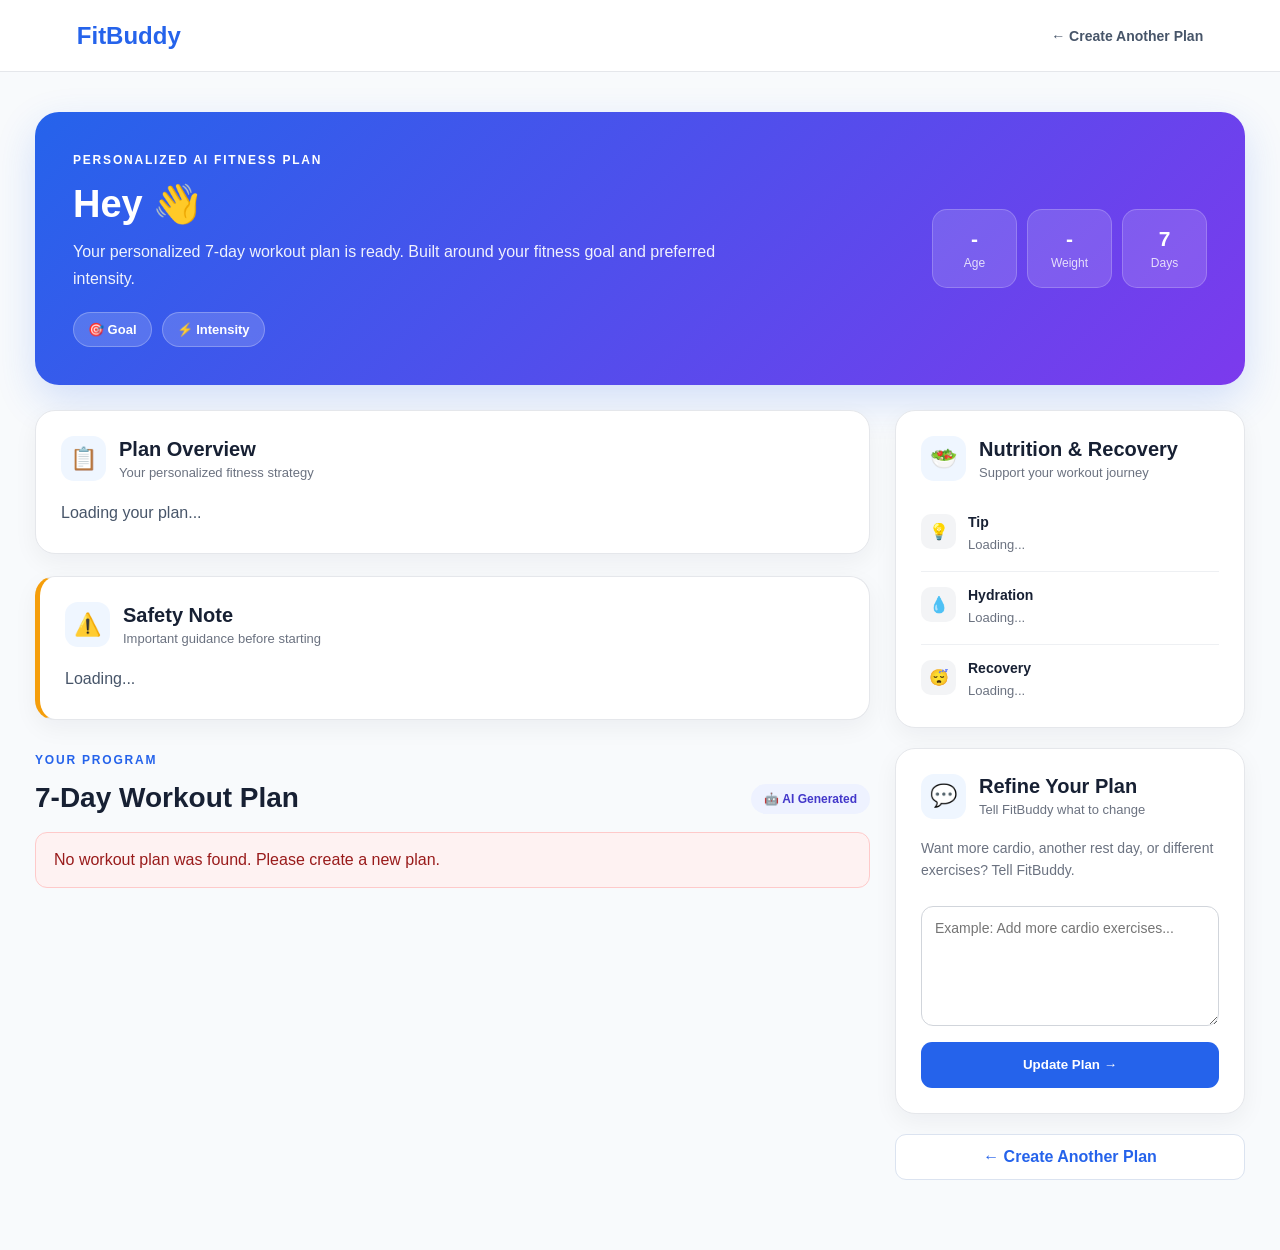
==== result.html @ 1f20d241 "Create result.html" ====
<!DOCTYPE html>
<html lang="en">

<head>

    <meta charset="UTF-8">

    <meta
        name="viewport"
        content="width=device-width, initial-scale=1.0"
    >

    <title>FitBuddy – Your 7-Day Plan</title>

    <link rel="stylesheet" href="style.css">

    <style>

        /* =========================================
           RESULT PAGE
           ========================================= */

        .result-page {
            max-width: 1250px;
            margin: auto;
            padding: 40px 20px 70px;
        }

        .result-hero {
            display: flex;
            justify-content: space-between;
            align-items: center;
            gap: 30px;

            padding: 38px;
            margin-bottom: 25px;

            border-radius: 24px;

            background:
                linear-gradient(
                    135deg,
                    #2563eb,
                    #7c3aed
                );

            color: white;

            box-shadow:
                0 15px 40px
                rgba(37, 99, 235, 0.18);
        }

        .result-hero-left {
            max-width: 700px;
        }

        .result-hero .eyebrow {
            color: white;
        }

        .result-hero h1 {
            margin: 0 0 12px;
            font-size: 38px;
        }

        .result-hero p {
            margin: 0;
            line-height: 1.7;
            opacity: 0.92;
        }

        .hero-tags {
            display: flex;
            flex-wrap: wrap;
            gap: 10px;
            margin-top: 20px;
        }

        .hero-tags span {
            padding: 9px 14px;
            border-radius: 999px;

            background: rgba(255,255,255,0.16);
            border: 1px solid rgba(255,255,255,0.25);

            font-size: 13px;
            font-weight: 700;
        }

        .hero-stats {
            display: flex;
            gap: 10px;
        }

        .hero-stat {
            min-width: 85px;
            padding: 17px 13px;

            text-align: center;

            border-radius: 15px;

            background: rgba(255,255,255,0.14);
            border: 1px solid rgba(255,255,255,0.2);
        }

        .hero-stat strong {
            display: block;
            font-size: 21px;
        }

        .hero-stat span {
            display: block;
            margin-top: 5px;
            font-size: 12px;
            opacity: 0.8;
        }


        /* =========================================
           LAYOUT
           ========================================= */

        .result-layout {
            display: grid;
            grid-template-columns: minmax(0, 1fr) 350px;
            gap: 25px;
            align-items: start;
        }

        .result-card {
            background: white;
            border: 1px solid #e5e7eb;
            border-radius: 20px;
            padding: 25px;
            margin-bottom: 22px;

            box-shadow:
                0 8px 25px
                rgba(15, 23, 42, 0.05);
        }

        .card-title {
            display: flex;
            align-items: center;
            gap: 13px;
            margin-bottom: 18px;
        }

        .title-icon {
            width: 45px;
            height: 45px;

            display: flex;
            align-items: center;
            justify-content: center;

            border-radius: 13px;
            background: #eff6ff;

            font-size: 22px;
        }

        .card-title h2 {
            margin: 0;
            font-size: 20px;
        }

        .card-title p {
            margin: 4px 0 0;
            color: #6b7280;
            font-size: 13px;
        }

        .overview-text,
        .safety-text {
            margin: 0;
            color: #475569;
            line-height: 1.8;
        }

        .safety-box {
            border-left: 5px solid #f59e0b;
        }


        /* =========================================
           SECTION
           ========================================= */

        .section-heading {
            display: flex;
            justify-content: space-between;
            align-items: end;
            gap: 15px;
            margin: 30px 0 18px;
        }

        .section-heading h2 {
            margin: 0;
            font-size: 28px;
        }

        .ai-badge {
            padding: 8px 13px;
            border-radius: 999px;

            background: #eef2ff;
            color: #4338ca;

            font-size: 12px;
            font-weight: 800;
        }


        /* =========================================
           DAY CARD
           ========================================= */

        .workout-day {
            background: white;
            border: 1px solid #e5e7eb;
            border-radius: 20px;
            padding: 25px;
            margin-bottom: 20px;

            box-shadow:
                0 8px 25px
                rgba(15, 23, 42, 0.05);
        }

        .workout-day-header {
            display: flex;
            align-items: center;
            gap: 15px;

            padding-bottom: 20px;
            margin-bottom: 18px;

            border-bottom: 1px solid #eef0f3;
        }

        .day-number {
            width: 55px;
            height: 55px;

            flex-shrink: 0;

            display: flex;
            align-items: center;
            justify-content: center;

            border-radius: 16px;

            background: #eff6ff;
            color: #2563eb;

            font-size: 17px;
            font-weight: 900;
        }

        .workout-day-header h3 {
            margin: 0;
            font-size: 22px;
        }

        .workout-day-header p {
            margin: 5px 0 0;
            color: #6b7280;
            font-size: 14px;
        }


        /* =========================================
           ACTIVITY
           ========================================= */

        .activity-box {
            display: flex;
            gap: 12px;

            padding: 15px;
            margin: 15px 0;

            border-radius: 14px;
        }

        .warmup-box {
            background: #fff7ed;
        }

        .cooldown-box {
            background: #eff6ff;
        }

        .activity-icon {
            font-size: 21px;
        }

        .activity-box strong {
            display: block;
            margin-bottom: 5px;
        }

        .activity-box p {
            margin: 0;
            color: #4b5563;
            line-height: 1.6;
            font-size: 14px;
        }


        /* =========================================
           EXERCISES
           ========================================= */

        .exercise-heading {
            margin: 22px 0 12px;
            font-size: 16px;
        }

        .exercise-list {
            display: flex;
            flex-direction: column;
            gap: 10px;
        }

        .exercise-card {
            display: flex;
            gap: 14px;

            padding: 16px;

            border: 1px solid #edf0f3;
            border-radius: 14px;

            background: #fafafa;
        }

        .exercise-number {
            flex-shrink: 0;

            width: 32px;
            height: 32px;

            display: flex;
            align-items: center;
            justify-content: center;

            border-radius: 10px;

            background: #2563eb;
            color: white;

            font-size: 13px;
            font-weight: 800;
        }

        .exercise-info {
            min-width: 0;
            flex: 1;
        }

        .exercise-info h4 {
            margin: 2px 0 9px;
            font-size: 16px;
        }

        .exercise-meta {
            display: flex;
            flex-wrap: wrap;
            gap: 7px;
        }

        .exercise-meta span {
            padding: 5px 9px;

            border-radius: 7px;

            background: #eef2ff;
            color: #374151;

            font-size: 11px;
            font-weight: 700;
        }

        .exercise-notes {
            margin: 9px 0 0;
            color: #6b7280;
            font-size: 13px;
            line-height: 1.5;
        }


        /* =========================================
           SIDEBAR
           ========================================= */

        .result-sidebar {
            display: flex;
            flex-direction: column;
            gap: 20px;
        }

        .result-sidebar .result-card {
            margin-bottom: 0;
        }


        /* =========================================
           NUTRITION
           ========================================= */

        .nutrition-item {
            display: flex;
            gap: 12px;

            padding: 15px 0;

            border-bottom: 1px solid #eef0f3;
        }

        .nutrition-item:last-child {
            border-bottom: none;
            padding-bottom: 0;
        }

        .nutrition-icon {
            width: 35px;
            height: 35px;

            flex-shrink: 0;

            display: flex;
            align-items: center;
            justify-content: center;

            border-radius: 10px;
            background: #f3f4f6;
        }

        .nutrition-item strong {
            display: block;
            margin-bottom: 5px;
            font-size: 14px;
        }

        .nutrition-item p {
            margin: 0;
            color: #6b7280;
            font-size: 13px;
            line-height: 1.6;
        }


        /* =========================================
           FEEDBACK
           ========================================= */

        .feedback-description {
            color: #6b7280;
            font-size: 14px;
            line-height: 1.6;
        }

        .feedback-card textarea {
            width: 100%;
            min-height: 120px;

            box-sizing: border-box;
            resize: vertical;

            padding: 13px;
            margin: 10px 0 12px;

            border: 1px solid #d1d5db;
            border-radius: 12px;

            font-family: inherit;
            font-size: 14px;

            outline: none;
        }

        .feedback-card textarea:focus {
            border-color: #2563eb;

            box-shadow:
                0 0 0 3px
                rgba(37,99,235,0.1);
        }


        /* =========================================
           BUTTON
           ========================================= */

        .result-btn {
            display: flex;
            align-items: center;
            justify-content: center;

            width: 100%;
            min-height: 46px;

            padding: 10px 18px;

            border-radius: 11px;

            text-decoration: none;

            font-weight: 700;
            font-family: inherit;

            cursor: pointer;
        }

        .result-btn.primary {
            border: none;
            background: #2563eb;
            color: white;
        }

        .result-btn.primary:hover {
            background: #1d4ed8;
        }

        .result-btn.secondary {
            border: 1px solid #dbe3f0;
            background: white;
            color: #2563eb;
        }


        /* =========================================
           ERROR / LOADING
           ========================================= */

        .result-loading {
            padding: 30px;
            text-align: center;
            color: #64748b;
        }

        .result-error {
            padding: 18px;
            border-radius: 12px;

            background: #fef2f2;
            border: 1px solid #fecaca;

            color: #991b1b;
        }


        /* =========================================
           RESPONSIVE
           ========================================= */

        @media (max-width: 950px) {

            .result-layout {
                grid-template-columns: 1fr;
            }

            .result-sidebar {
                display: grid;
                grid-template-columns: repeat(2, 1fr);
            }

        }


        @media (max-width: 700px) {

            .result-page {
                padding: 25px 12px 50px;
            }

            .result-hero {
                flex-direction: column;
                align-items: flex-start;
                padding: 25px;
            }

            .result-hero h1 {
                font-size: 30px;
            }

            .hero-stats {
                width: 100%;
            }

            .hero-stat {
                flex: 1;
            }

            .result-sidebar {
                display: flex;
            }

            .result-card,
            .workout-day {
                padding: 18px;
            }

            .section-heading {
                align-items: flex-start;
                flex-direction: column;
            }

            .exercise-meta {
                flex-direction: column;
                align-items: flex-start;
            }

        }

    </style>

</head>


<body>


<!-- NAVBAR -->

<nav class="navbar">

    <div class="logo">
        FitBuddy
    </div>

    <a
        href="index.html"
        class="admin-link"
    >
        ← Create Another Plan
    </a>

</nav>


<main class="result-page">


    <!-- HERO -->

    <section class="result-hero">

        <div class="result-hero-left">

            <div class="eyebrow">
                PERSONALIZED AI FITNESS PLAN
            </div>

            <h1 id="user-greeting">
                Hey 👋
            </h1>

            <p>
                Your personalized 7-day workout plan is ready.
                Built around your fitness goal and preferred intensity.
            </p>

            <div class="hero-tags">

                <span id="goal-tag">
                    🎯 Goal
                </span>

                <span id="intensity-tag">
                    ⚡ Intensity
                </span>

            </div>

        </div>


        <div class="hero-stats">

            <div class="hero-stat">

                <strong id="user-age">
                    -
                </strong>

                <span>
                    Age
                </span>

            </div>


            <div class="hero-stat">

                <strong id="user-weight">
                    -
                </strong>

                <span>
                    Weight
                </span>

            </div>


            <div class="hero-stat">

                <strong>
                    7
                </strong>

                <span>
                    Days
                </span>

            </div>

        </div>

    </section>


    <!-- MAIN LAYOUT -->

    <div class="result-layout">


        <!-- LEFT -->

        <main>


            <!-- OVERVIEW -->

            <section class="result-card">

                <div class="card-title">

                    <div class="title-icon">
                        📋
                    </div>

                    <div>

                        <h2>
                            Plan Overview
                        </h2>

                        <p>
                            Your personalized fitness strategy
                        </p>

                    </div>

                </div>


                <p
                    id="plan-overview"
                    class="overview-text"
                >
                    Loading your plan...
                </p>

            </section>


            <!-- SAFETY -->

            <section class="result-card safety-box">

                <div class="card-title">

                    <div class="title-icon">
                        ⚠️
                    </div>

                    <div>

                        <h2>
                            Safety Note
                        </h2>

                        <p>
                            Important guidance before starting
                        </p>

                    </div>

                </div>


                <p
                    id="plan-safety"
                    class="safety-text"
                >
                    Loading...
                </p>

            </section>


            <!-- WORKOUT -->

            <section>

                <div class="section-heading">

                    <div>

                        <div class="eyebrow">
                            YOUR PROGRAM
                        </div>

                        <h2>
                            7-Day Workout Plan
                        </h2>

                    </div>

                    <span class="ai-badge">
                        🤖 AI Generated
                    </span>

                </div>


                <div id="workout-days">

                    <div class="result-loading">
                        Loading workout...
                    </div>

                </div>

            </section>

        </main>


        <!-- SIDEBAR -->

        <aside class="result-sidebar">


            <!-- NUTRITION -->

            <section class="result-card">

                <div class="card-title">

                    <div class="title-icon">
                        🥗
                    </div>

                    <div>

                        <h2>
                            Nutrition & Recovery
                        </h2>

                        <p>
                            Support your workout journey
                        </p>

                    </div>

                </div>


                <div class="nutrition-item">

                    <div class="nutrition-icon">
                        💡
                    </div>

                    <div>

                        <strong>
                            Tip
                        </strong>

                        <p id="nutrition-tip">
                            Loading...
                        </p>

                    </div>

                </div>


                <div class="nutrition-item">

                    <div class="nutrition-icon">
                        💧
                    </div>

                    <div>

                        <strong>
                            Hydration
                        </strong>

                        <p id="nutrition-hydration">
                            Loading...
                        </p>

                    </div>

                </div>


                <div class="nutrition-item">

                    <div class="nutrition-icon">
                        😴
                    </div>

                    <div>

                        <strong>
                            Recovery
                        </strong>

                        <p id="nutrition-recovery">
                            Loading...
                        </p>

                    </div>

                </div>

            </section>


            <!-- FEEDBACK -->

            <section class="result-card feedback-card">

                <div class="card-title">

                    <div class="title-icon">
                        💬
                    </div>

                    <div>

                        <h2>
                            Refine Your Plan
                        </h2>

                        <p>
                            Tell FitBuddy what to change
                        </p>

                    </div>

                </div>


                <p class="feedback-description">

                    Want more cardio, another rest day,
                    or different exercises?
                    Tell FitBuddy.

                </p>


                <textarea
                    id="feedback"
                    rows="5"
                    maxlength="2000"
                    placeholder="Example: Add more cardio exercises..."
                ></textarea>


                <button
                    id="feedback-btn"
                    class="result-btn primary"
                    type="button"
                >
                    Update Plan →
                </button>

            </section>


            <!-- BACK BUTTON -->

            <a
                href="index.html"
                class="result-btn secondary"
            >
                ← Create Another Plan
            </a>

        </aside>

    </div>

</main>


<script>

/* =========================================
   FITBUDDY RESULT PAGE JAVASCRIPT
   ========================================= */

document.addEventListener(
    "DOMContentLoaded",
    function () {


        /* =====================================
           GET STORED DATA
           ===================================== */

        const resultRaw =
            sessionStorage.getItem(
                "fitbuddy_result"
            );


        const userRaw =
            sessionStorage.getItem(
                "fitbuddy_user"
            );


        if (!resultRaw) {

            document.getElementById(
                "workout-days"
            ).innerHTML = `
                <div class="result-error">
                    No workout plan was found.
                    Please create a new plan.
                </div>
            `;

            return;

        }


        let result;
        let user;


        try {

            result =
                JSON.parse(resultRaw);

            user =
                userRaw
                    ? JSON.parse(userRaw)
                    : result.user;

        } catch (error) {

            console.error(error);

            document.getElementById(
                "workout-days"
            ).innerHTML = `
                <div class="result-error">
                    Unable to read your workout plan.
                    Please generate the plan again.
                </div>
            `;

            return;

        }


        /* =====================================
           USER DETAILS
           ===================================== */

        if (user) {

            document.getElementById(
                "user-greeting"
            ).textContent =
                `Hey, ${user.name} 👋`;


            document.getElementById(
                "goal-tag"
            ).textContent =
                `🎯 ${formatText(user.goal)}`;


            document.getElementById(
                "intensity-tag"
            ).textContent =
                `⚡ ${formatText(user.intensity)}`;


            document.getElementById(
                "user-age"
            ).textContent =
                user.age || "-";


            document.getElementById(
                "user-weight"
            ).textContent =
                user.weight
                    ? `${user.weight}`
                    : "-";

        }


        /* =====================================
           GET PLAN
           ===================================== */

        let plan =
            result.plan;


        /*
         * API response format:
         *
         * {
         *   user: {...},
         *   plan: {
         *      original_plan: "...JSON...",
         *      nutrition_tip: "...JSON..."
         *   }
         * }
         */


        if (!plan) {

            showResultError(
                "Workout plan data was not found."
            );

            return;

        }


        let workoutData =
            parseJSON(
                plan.updated_plan ||
                plan.original_plan
            );


        if (!workoutData) {

            showResultError(
                "The workout plan format is invalid."
            );

            return;

        }


        /* =====================================
           OVERVIEW
           ===================================== */

        document.getElementById(
            "plan-overview"
        ).textContent =
            workoutData.overview ||
            "Your personalized workout plan is ready.";


        /* =====================================
           SAFETY
           ===================================== */

        document.getElementById(
            "plan-safety"
        ).textContent =
            workoutData.safety_note ||
            "Follow safe exercise practices and consult a qualified professional if needed.";


        /* =====================================
           NUTRITION
           ===================================== */

        let nutrition =
            parseJSON(
                plan.nutrition_tip
            );


        if (nutrition) {

            document.getElementById(
                "nutrition-tip"
            ).textContent =
                nutrition.tip ||
                "Maintain balanced nutrition.";


            document.getElementById(
                "nutrition-hydration"
            ).textContent =
                nutrition.hydration ||
                "Stay hydrated throughout the day.";


            document.getElementById(
                "nutrition-recovery"
            ).textContent =
                nutrition.recovery ||
                "Allow enough time for recovery.";

        }


        /* =====================================
           WORKOUT DAYS
           ===================================== */

        const container =
            document.getElementById(
                "workout-days"
            );


        container.innerHTML = "";


        if (
            !Array.isArray(
                workoutData.days
            ) ||
            workoutData.days.length === 0
        ) {

            showResultError(
                "No workout days were returned."
            );

            return;

        }


        workoutData.days.forEach(
            function (day, index) {

                const dayCard =
                    document.createElement(
                        "article"
                    );

                dayCard.className =
                    "workout-day";


                /* DAY HEADER */

                const header =
                    document.createElement(
                        "div"
                    );

                header.className =
                    "workout-day-header";


                const number =
                    document.createElement(
                        "div"
                    );

                number.className =
                    "day-number";

                number.textContent =
                    String(index + 1)
                        .padStart(2, "0");


                const info =
                    document.createElement(
                        "div"
                    );


                const title =
                    document.createElement(
                        "h3"
                    );

                title.textContent =
                    day.day ||
                    `Day ${index + 1}`;


                const focus =
                    document.createElement(
                        "p"
                    );

                focus.textContent =
                    day.focus ||
                    "Workout";


                info.appendChild(title);
                info.appendChild(focus);


                header.appendChild(number);
                header.appendChild(info);


                dayCard.appendChild(header);


                /* WARMUP */

                dayCard.appendChild(
                    createActivity(
                        "🔥",
                        "Warm-up",
                        day.warmup ||
                        "5 minutes of light movement.",
                        "warmup-box"
                    )
                );


                /* EXERCISES HEADING */

                const exerciseHeading =
                    document.createElement(
                        "h4"
                    );

                exerciseHeading.className =
                    "exercise-heading";

                exerciseHeading.textContent =
                    "💪 Exercises";


                dayCard.appendChild(
                    exerciseHeading
                );


                /* EXERCISES */

                const exerciseList =
                    document.createElement(
                        "div"
                    );

                exerciseList.className =
                    "exercise-list";


                if (
                    Array.isArray(
                        day.exercises
                    )
                ) {

                    day.exercises.forEach(
                        function (
                            exercise,
                            exerciseIndex
                        ) {

                            const card =
                                document.createElement(
                                    "div"
                                );

                            card.className =
                                "exercise-card";


                            const number =
                                document.createElement(
                                    "div"
                                );

                            number.className =
                                "exercise-number";

                            number.textContent =
                                exerciseIndex + 1;


                            const info =
                                document.createElement(
                                    "div"
                                );

                            info.className =
                                "exercise-info";


                            const name =
                                document.createElement(
                                    "h4"
                                );

                            name.textContent =
                                exercise.name ||
                                "Exercise";


                            const meta =
                                document.createElement(
                                    "div"
                                );

                            meta.className =
                                "exercise-meta";


                            meta.appendChild(
                                createMeta(
                                    "Sets",
                                    exercise.sets
                                )
                            );


                            meta.appendChild(
                                createMeta(
                                    "Reps/Duration",
                                    exercise.reps_or_duration
                                )
                            );


                            meta.appendChild(
                                createMeta(
                                    "Rest",
                                    exercise.rest
                                )
                            );


                            const notes =
                                document.createElement(
                                    "p"
                                );

                            notes.className =
                                "exercise-notes";

                            notes.textContent =
                                exercise.notes ||
                                "";


                            info.appendChild(name);
                            info.appendChild(meta);
                            info.appendChild(notes);


                            card.appendChild(number);
                            card.appendChild(info);


                            exerciseList.appendChild(card);

                        }
                    );

                }


                dayCard.appendChild(
                    exerciseList
                );


                /* COOLDOWN */

                dayCard.appendChild(
                    createActivity(
                        "❄️",
                        "Cooldown",
                        day.cooldown ||
                        "5 minutes of gentle stretching.",
                        "cooldown-box"
                    )
                );


                container.appendChild(
                    dayCard
                );

            }
        );


        /* =====================================
           FEEDBACK
           ===================================== */

        const feedbackButton =
            document.getElementById(
                "feedback-btn"
            );


        if (feedbackButton) {

            feedbackButton.addEventListener(
                "click",
                async function () {

                    const textarea =
                        document.getElementById(
                            "feedback"
                        );


                    const feedback =
                        textarea.value.trim();


                    if (feedback.length < 5) {

                        alert(
                            "Please enter at least 5 characters."
                        );

                        return;

                    }


                    if (!user || !user.user_id) {

                        alert(
                            "User information is missing."
                        );

                        return;

                    }


                    feedbackButton.disabled =
                        true;

                    feedbackButton.textContent =
                        "Updating Plan...";


                    try {

                        const response =
                            await fetch(
                                `/api/v1/plans/${encodeURIComponent(
                                    user.user_id
                                )}/feedback`,
                                {
                                    method: "POST",

                                    headers: {
                                        "Content-Type":
                                            "application/json"
                                    },

                                    body: JSON.stringify({
                                        feedback:
                                            feedback
                                    })
                                }
                            );


                        if (!response.ok) {

                            const error =
                                await response.json();

                            throw new Error(
                                error.detail ||
                                "Could not update the plan."
                            );

                        }


                        const updated =
                            await response.json();


                        sessionStorage.setItem(
                            "fitbuddy_result",
                            JSON.stringify(updated)
                        );


                        alert(
                            "Your plan has been updated successfully!"
                        );


                        window.location.reload();


                    } catch (error) {

                        console.error(error);

                        alert(
                            error.message ||
                            "Could not update your plan."
                        );

                    } finally {

                        feedbackButton.disabled =
                            false;

                        feedbackButton.textContent =
                            "Update Plan →";

                    }

                }
            );

        }


    });


/* =========================================
   HELPERS
   ========================================= */

function parseJSON(value) {

    if (!value) {
        return null;
    }


    if (typeof value === "object") {
        return value;
    }


    try {

        return JSON.parse(value);

    } catch (error) {

        console.error(
            "JSON parsing failed:",
            error
        );

        return null;

    }

}


function formatText(value) {

    if (!value) {
        return "-";
    }


    return String(value)
        .replace(/\b\w/g, function (letter) {
            return letter.toUpperCase();
        });

}


function createMeta(label, value) {

    const span =
        document.createElement(
            "span"
        );

    span.textContent =
        `${label}: ${value ?? "-"}`;

    return span;

}


function createActivity(
    icon,
    title,
    text,
    className
) {

    const box =
        document.createElement(
            "div"
        );

    box.className =
        `activity-box ${className}`;


    box.innerHTML = `
        <div class="activity-icon">
            ${icon}
        </div>

        <div>
            <strong></strong>
            <p></p>
        </div>
    `;


    box.querySelector(
        "strong"
    ).textContent =
        title;


    box.querySelector(
        "p"
    ).textContent =
        text;


    return box;

}


function showResultError(message) {

    const container =
        document.getElementById(
            "workout-days"
        );


    if (!container) {
        return;
    }


    container.innerHTML = `
        <div class="result-error">
            ${escapeHTML(message)}
        </div>
    `;

}


function escapeHTML(value) {

    const div =
        document.createElement(
            "div"
        );

    div.textContent =
        value;

    return div.innerHTML;

}

</script>

</body>

</html>
---- style.css ----
/* =========================================
   FITBUDDY - HOME PAGE
   ========================================= */

* {
    box-sizing: border-box;
}

html {
    scroll-behavior: smooth;
}

body {
    margin: 0;
    font-family: Inter, Arial, Helvetica, sans-serif;
    background: #f8fafc;
    color: #172033;
}


/* =========================================
   NAVBAR
   ========================================= */

.navbar {
    height: 72px;
    padding: 0 6%;
    display: flex;
    align-items: center;
    justify-content: space-between;
    background: #ffffff;
    border-bottom: 1px solid #e5e7eb;
}

.logo {
    font-size: 24px;
    font-weight: 900;
    color: #2563eb;
}

.logo span {
    letter-spacing: -0.5px;
}

.admin-link {
    text-decoration: none;
    color: #475569;
    font-size: 14px;
    font-weight: 700;
}

.admin-link:hover {
    color: #2563eb;
}


/* =========================================
   MAIN
   ========================================= */

.home-container {
    max-width: 1250px;
    margin: auto;
    padding: 45px 20px 70px;
}


/* =========================================
   HERO
   ========================================= */

.hero {
    display: grid;
    grid-template-columns: minmax(0, 1fr) 480px;
    gap: 60px;
    align-items: center;
}


/* =========================================
   HERO CONTENT
   ========================================= */

.hero-content {
    padding: 20px 0;
}

.eyebrow {
    display: inline-block;
    margin-bottom: 15px;
    color: #2563eb;
    font-size: 12px;
    font-weight: 900;
    letter-spacing: 1.8px;
    text-transform: uppercase;
}

.hero-content h1 {
    margin: 0;
    font-size: clamp(42px, 5vw, 68px);
    line-height: 1.05;
    letter-spacing: -2.5px;
    color: #111827;
}

.hero-content h1 span {
    color: #2563eb;
}

.hero-content > p {
    max-width: 650px;
    margin: 25px 0 0;
    color: #64748b;
    font-size: 17px;
    line-height: 1.8;
}


/* =========================================
   FEATURE PILLS
   ========================================= */

.feature-pills {
    display: flex;
    flex-wrap: wrap;
    gap: 10px;
    margin-top: 28px;
}

.feature-pills span {
    padding: 10px 15px;
    border-radius: 999px;
    background: #ffffff;
    border: 1px solid #e2e8f0;
    color: #334155;
    font-size: 13px;
    font-weight: 800;
    box-shadow: 0 5px 15px rgba(15, 23, 42, 0.04);
}


/* =========================================
   FORM CARD
   ========================================= */

.form-card {
    padding: 30px;
    background: #ffffff;
    border: 1px solid #e5e7eb;
    border-radius: 24px;
    box-shadow: 0 20px 50px rgba(15, 23, 42, 0.09);
}

.form-header {
    margin-bottom: 24px;
}

.form-header h2 {
    margin: 0;
    color: #111827;
    font-size: 26px;
}

.form-header p {
    margin: 7px 0 0;
    color: #64748b;
    font-size: 14px;
}


/* =========================================
   FORM GRID
   ========================================= */

.form-grid {
    display: grid;
    grid-template-columns: 1fr 1fr;
    gap: 17px;
}

.form-group {
    min-width: 0;
}

.form-group label {
    display: block;
    margin-bottom: 7px;
    color: #374151;
    font-size: 13px;
    font-weight: 800;
}

.form-group input,
.form-group select {
    width: 100%;
    height: 48px;
    padding: 0 13px;
    border: 1px solid #d1d5db;
    border-radius: 11px;
    outline: none;
    background: #ffffff;
    color: #111827;
    font-family: inherit;
    font-size: 14px;
    transition: 0.2s ease;
}

.form-group input::placeholder {
    color: #9ca3af;
}

.form-group input:focus,
.form-group select:focus {
    border-color: #2563eb;
    box-shadow: 0 0 0 4px rgba(37, 99, 235, 0.10);
}


/* =========================================
   GENERATE BUTTON
   ========================================= */

.generate-btn {
    width: 100%;
    min-height: 52px;
    margin-top: 23px;
    padding: 12px 18px;

    display: flex;
    align-items: center;
    justify-content: center;
    gap: 10px;

    border: none;
    border-radius: 12px;

    background: linear-gradient(
        135deg,
        #2563eb,
        #4f46e5
    );

    color: #ffffff;
    font-family: inherit;
    font-size: 14px;
    font-weight: 800;

    cursor: pointer;

    box-shadow:
        0 10px 20px rgba(37, 99, 235, 0.20);

    transition:
        transform 0.2s ease,
        box-shadow 0.2s ease,
        opacity 0.2s ease;
}

.generate-btn:hover {
    transform: translateY(-1px);
    box-shadow:
        0 14px 25px rgba(37, 99, 235, 0.27);
}

.generate-btn:active {
    transform: translateY(0);
}

.generate-btn:disabled {
    cursor: not-allowed;
    opacity: 0.7;
}

.arrow {
    font-size: 19px;
}


/* =========================================
   LOADING
   ========================================= */

.loading {
    display: flex;
    align-items: center;
    justify-content: center;
    gap: 10px;

    margin-top: 15px;

    color: #64748b;
    font-size: 13px;
    font-weight: 600;
}

.spinner {
    width: 18px;
    height: 18px;

    border: 3px solid #dbeafe;
    border-top-color: #2563eb;

    border-radius: 50%;

    animation: spin 0.8s linear infinite;
}

@keyframes spin {
    to {
        transform: rotate(360deg);
    }
}


/* =========================================
   FINE PRINT
   ========================================= */

.fineprint {
    margin: 16px 0 0;
    color: #94a3b8;
    font-size: 11px;
    line-height: 1.6;
    text-align: center;
}


/* =========================================
   ALERT
   ========================================= */

.alert {
    padding: 12px 14px;
    margin-bottom: 18px;
    border-radius: 10px;
    font-size: 13px;
    line-height: 1.5;
}

.alert.error {
    color: #991b1b;
    background: #fef2f2;
    border: 1px solid #fecaca;
}

.hidden {
    display: none !important;
}


/* =========================================
   INFO SECTION
   ========================================= */

.info-section {
    display: grid;
    grid-template-columns: repeat(3, 1fr);
    gap: 18px;
    margin-top: 65px;
}

.info-card {
    padding: 25px;
    background: #ffffff;
    border: 1px solid #e5e7eb;
    border-radius: 18px;
    box-shadow: 0 7px 22px rgba(15, 23, 42, 0.04);
}

.info-icon {
    width: 45px;
    height: 45px;

    display: flex;
    align-items: center;
    justify-content: center;

    margin-bottom: 15px;

    border-radius: 13px;
    background: #eff6ff;

    font-size: 21px;
}

.info-card h3 {
    margin: 0;
    font-size: 17px;
    color: #111827;
}

.info-card p {
    margin: 8px 0 0;
    color: #64748b;
    font-size: 13px;
    line-height: 1.7;
}


/* =========================================
   RESPONSIVE
   ========================================= */

@media (max-width: 1000px) {

    .hero {
        grid-template-columns: 1fr;
        gap: 35px;
    }

    .hero-content {
        text-align: center;
    }

    .hero-content > p {
        margin-left: auto;
        margin-right: auto;
    }

    .feature-pills {
        justify-content: center;
    }

    .form-card {
        max-width: 650px;
        width: 100%;
        margin: auto;
    }
}


@media (max-width: 700px) {

    .navbar {
        height: 64px;
        padding: 0 20px;
    }

    .home-container {
        padding: 30px 14px 50px;
    }

    .hero-content h1 {
        font-size: 42px;
        letter-spacing: -1.5px;
    }

    .hero-content > p {
        font-size: 15px;
    }

    .form-card {
        padding: 21px;
        border-radius: 18px;
    }

    .form-grid {
        grid-template-columns: 1fr;
        gap: 14px;
    }

    .info-section {
        grid-template-columns: 1fr;
        margin-top: 40px;
    }

    .feature-pills span {
        font-size: 12px;
    }
}


@media (max-width: 420px) {

    .hero-content h1 {
        font-size: 35px;
    }

    .form-card {
        padding: 18px;
    }

    .generate-btn {
        font-size: 13px;
    }
}
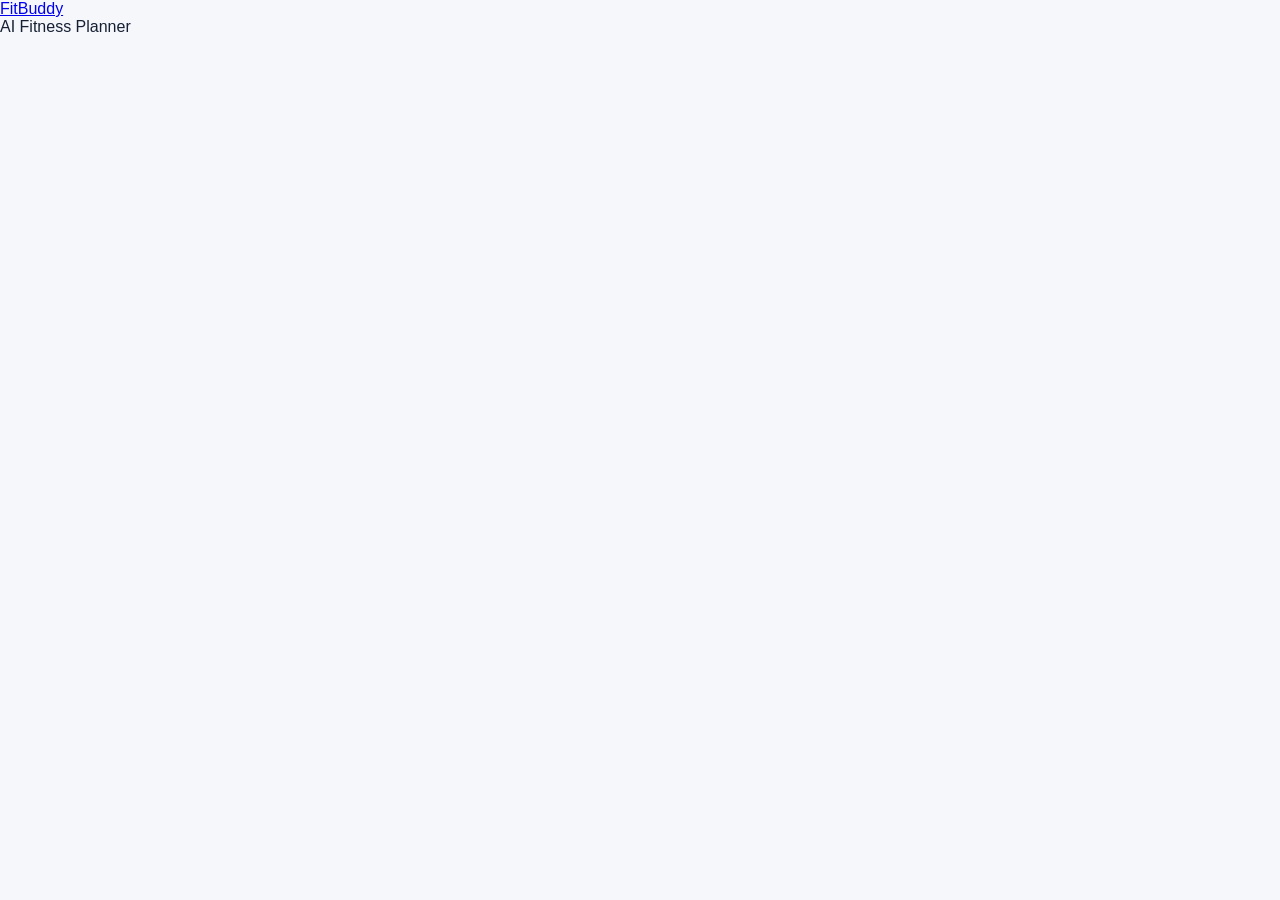
==== commit a266980c: "Update result.html" ====
--- a/result.html
+++ b/result.html
@@ -1,6 +1,5 @@
 <!DOCTYPE html>
 <html lang="en">
-
 <head>
 
     <meta charset="UTF-8">
@@ -10,1795 +9,36 @@
         content="width=device-width, initial-scale=1.0"
     >
 
-    <title>FitBuddy – Your 7-Day Plan</title>
+    <title>FitBuddy - Your Plan</title>
 
     <link rel="stylesheet" href="style.css">
-
-    <style>
-
-        /* =========================================
-           RESULT PAGE
-           ========================================= */
-
-        .result-page {
-            max-width: 1250px;
-            margin: auto;
-            padding: 40px 20px 70px;
-        }
-
-        .result-hero {
-            display: flex;
-            justify-content: space-between;
-            align-items: center;
-            gap: 30px;
-
-            padding: 38px;
-            margin-bottom: 25px;
-
-            border-radius: 24px;
-
-            background:
-                linear-gradient(
-                    135deg,
-                    #2563eb,
-                    #7c3aed
-                );
-
-            color: white;
-
-            box-shadow:
-                0 15px 40px
-                rgba(37, 99, 235, 0.18);
-        }
-
-        .result-hero-left {
-            max-width: 700px;
-        }
-
-        .result-hero .eyebrow {
-            color: white;
-        }
-
-        .result-hero h1 {
-            margin: 0 0 12px;
-            font-size: 38px;
-        }
-
-        .result-hero p {
-            margin: 0;
-            line-height: 1.7;
-            opacity: 0.92;
-        }
-
-        .hero-tags {
-            display: flex;
-            flex-wrap: wrap;
-            gap: 10px;
-            margin-top: 20px;
-        }
-
-        .hero-tags span {
-            padding: 9px 14px;
-            border-radius: 999px;
-
-            background: rgba(255,255,255,0.16);
-            border: 1px solid rgba(255,255,255,0.25);
-
-            font-size: 13px;
-            font-weight: 700;
-        }
-
-        .hero-stats {
-            display: flex;
-            gap: 10px;
-        }
-
-        .hero-stat {
-            min-width: 85px;
-            padding: 17px 13px;
-
-            text-align: center;
-
-            border-radius: 15px;
-
-            background: rgba(255,255,255,0.14);
-            border: 1px solid rgba(255,255,255,0.2);
-        }
-
-        .hero-stat strong {
-            display: block;
-            font-size: 21px;
-        }
-
-        .hero-stat span {
-            display: block;
-            margin-top: 5px;
-            font-size: 12px;
-            opacity: 0.8;
-        }
-
-
-        /* =========================================
-           LAYOUT
-           ========================================= */
-
-        .result-layout {
-            display: grid;
-            grid-template-columns: minmax(0, 1fr) 350px;
-            gap: 25px;
-            align-items: start;
-        }
-
-        .result-card {
-            background: white;
-            border: 1px solid #e5e7eb;
-            border-radius: 20px;
-            padding: 25px;
-            margin-bottom: 22px;
-
-            box-shadow:
-                0 8px 25px
-                rgba(15, 23, 42, 0.05);
-        }
-
-        .card-title {
-            display: flex;
-            align-items: center;
-            gap: 13px;
-            margin-bottom: 18px;
-        }
-
-        .title-icon {
-            width: 45px;
-            height: 45px;
-
-            display: flex;
-            align-items: center;
-            justify-content: center;
-
-            border-radius: 13px;
-            background: #eff6ff;
-
-            font-size: 22px;
-        }
-
-        .card-title h2 {
-            margin: 0;
-            font-size: 20px;
-        }
-
-        .card-title p {
-            margin: 4px 0 0;
-            color: #6b7280;
-            font-size: 13px;
-        }
-
-        .overview-text,
-        .safety-text {
-            margin: 0;
-            color: #475569;
-            line-height: 1.8;
-        }
-
-        .safety-box {
-            border-left: 5px solid #f59e0b;
-        }
-
-
-        /* =========================================
-           SECTION
-           ========================================= */
-
-        .section-heading {
-            display: flex;
-            justify-content: space-between;
-            align-items: end;
-            gap: 15px;
-            margin: 30px 0 18px;
-        }
-
-        .section-heading h2 {
-            margin: 0;
-            font-size: 28px;
-        }
-
-        .ai-badge {
-            padding: 8px 13px;
-            border-radius: 999px;
-
-            background: #eef2ff;
-            color: #4338ca;
-
-            font-size: 12px;
-            font-weight: 800;
-        }
-
-
-        /* =========================================
-           DAY CARD
-           ========================================= */
-
-        .workout-day {
-            background: white;
-            border: 1px solid #e5e7eb;
-            border-radius: 20px;
-            padding: 25px;
-            margin-bottom: 20px;
-
-            box-shadow:
-                0 8px 25px
-                rgba(15, 23, 42, 0.05);
-        }
-
-        .workout-day-header {
-            display: flex;
-            align-items: center;
-            gap: 15px;
-
-            padding-bottom: 20px;
-            margin-bottom: 18px;
-
-            border-bottom: 1px solid #eef0f3;
-        }
-
-        .day-number {
-            width: 55px;
-            height: 55px;
-
-            flex-shrink: 0;
-
-            display: flex;
-            align-items: center;
-            justify-content: center;
-
-            border-radius: 16px;
-
-            background: #eff6ff;
-            color: #2563eb;
-
-            font-size: 17px;
-            font-weight: 900;
-        }
-
-        .workout-day-header h3 {
-            margin: 0;
-            font-size: 22px;
-        }
-
-        .workout-day-header p {
-            margin: 5px 0 0;
-            color: #6b7280;
-            font-size: 14px;
-        }
-
-
-        /* =========================================
-           ACTIVITY
-           ========================================= */
-
-        .activity-box {
-            display: flex;
-            gap: 12px;
-
-            padding: 15px;
-            margin: 15px 0;
-
-            border-radius: 14px;
-        }
-
-        .warmup-box {
-            background: #fff7ed;
-        }
-
-        .cooldown-box {
-            background: #eff6ff;
-        }
-
-        .activity-icon {
-            font-size: 21px;
-        }
-
-        .activity-box strong {
-            display: block;
-            margin-bottom: 5px;
-        }
-
-        .activity-box p {
-            margin: 0;
-            color: #4b5563;
-            line-height: 1.6;
-            font-size: 14px;
-        }
-
-
-        /* =========================================
-           EXERCISES
-           ========================================= */
-
-        .exercise-heading {
-            margin: 22px 0 12px;
-            font-size: 16px;
-        }
-
-        .exercise-list {
-            display: flex;
-            flex-direction: column;
-            gap: 10px;
-        }
-
-        .exercise-card {
-            display: flex;
-            gap: 14px;
-
-            padding: 16px;
-
-            border: 1px solid #edf0f3;
-            border-radius: 14px;
-
-            background: #fafafa;
-        }
-
-        .exercise-number {
-            flex-shrink: 0;
-
-            width: 32px;
-            height: 32px;
-
-            display: flex;
-            align-items: center;
-            justify-content: center;
-
-            border-radius: 10px;
-
-            background: #2563eb;
-            color: white;
-
-            font-size: 13px;
-            font-weight: 800;
-        }
-
-        .exercise-info {
-            min-width: 0;
-            flex: 1;
-        }
-
-        .exercise-info h4 {
-            margin: 2px 0 9px;
-            font-size: 16px;
-        }
-
-        .exercise-meta {
-            display: flex;
-            flex-wrap: wrap;
-            gap: 7px;
-        }
-
-        .exercise-meta span {
-            padding: 5px 9px;
-
-            border-radius: 7px;
-
-            background: #eef2ff;
-            color: #374151;
-
-            font-size: 11px;
-            font-weight: 700;
-        }
-
-        .exercise-notes {
-            margin: 9px 0 0;
-            color: #6b7280;
-            font-size: 13px;
-            line-height: 1.5;
-        }
-
-
-        /* =========================================
-           SIDEBAR
-           ========================================= */
-
-        .result-sidebar {
-            display: flex;
-            flex-direction: column;
-            gap: 20px;
-        }
-
-        .result-sidebar .result-card {
-            margin-bottom: 0;
-        }
-
-
-        /* =========================================
-           NUTRITION
-           ========================================= */
-
-        .nutrition-item {
-            display: flex;
-            gap: 12px;
-
-            padding: 15px 0;
-
-            border-bottom: 1px solid #eef0f3;
-        }
-
-        .nutrition-item:last-child {
-            border-bottom: none;
-            padding-bottom: 0;
-        }
-
-        .nutrition-icon {
-            width: 35px;
-            height: 35px;
-
-            flex-shrink: 0;
-
-            display: flex;
-            align-items: center;
-            justify-content: center;
-
-            border-radius: 10px;
-            background: #f3f4f6;
-        }
-
-        .nutrition-item strong {
-            display: block;
-            margin-bottom: 5px;
-            font-size: 14px;
-        }
-
-        .nutrition-item p {
-            margin: 0;
-            color: #6b7280;
-            font-size: 13px;
-            line-height: 1.6;
-        }
-
-
-        /* =========================================
-           FEEDBACK
-           ========================================= */
-
-        .feedback-description {
-            color: #6b7280;
-            font-size: 14px;
-            line-height: 1.6;
-        }
-
-        .feedback-card textarea {
-            width: 100%;
-            min-height: 120px;
-
-            box-sizing: border-box;
-            resize: vertical;
-
-            padding: 13px;
-            margin: 10px 0 12px;
-
-            border: 1px solid #d1d5db;
-            border-radius: 12px;
-
-            font-family: inherit;
-            font-size: 14px;
-
-            outline: none;
-        }
-
-        .feedback-card textarea:focus {
-            border-color: #2563eb;
-
-            box-shadow:
-                0 0 0 3px
-                rgba(37,99,235,0.1);
-        }
-
-
-        /* =========================================
-           BUTTON
-           ========================================= */
-
-        .result-btn {
-            display: flex;
-            align-items: center;
-            justify-content: center;
-
-            width: 100%;
-            min-height: 46px;
-
-            padding: 10px 18px;
-
-            border-radius: 11px;
-
-            text-decoration: none;
-
-            font-weight: 700;
-            font-family: inherit;
-
-            cursor: pointer;
-        }
-
-        .result-btn.primary {
-            border: none;
-            background: #2563eb;
-            color: white;
-        }
-
-        .result-btn.primary:hover {
-            background: #1d4ed8;
-        }
-
-        .result-btn.secondary {
-            border: 1px solid #dbe3f0;
-            background: white;
-            color: #2563eb;
-        }
-
-
-        /* =========================================
-           ERROR / LOADING
-           ========================================= */
-
-        .result-loading {
-            padding: 30px;
-            text-align: center;
-            color: #64748b;
-        }
-
-        .result-error {
-            padding: 18px;
-            border-radius: 12px;
-
-            background: #fef2f2;
-            border: 1px solid #fecaca;
-
-            color: #991b1b;
-        }
-
-
-        /* =========================================
-           RESPONSIVE
-           ========================================= */
-
-        @media (max-width: 950px) {
-
-            .result-layout {
-                grid-template-columns: 1fr;
-            }
-
-            .result-sidebar {
-                display: grid;
-                grid-template-columns: repeat(2, 1fr);
-            }
-
-        }
-
-
-        @media (max-width: 700px) {
-
-            .result-page {
-                padding: 25px 12px 50px;
-            }
-
-            .result-hero {
-                flex-direction: column;
-                align-items: flex-start;
-                padding: 25px;
-            }
-
-            .result-hero h1 {
-                font-size: 30px;
-            }
-
-            .hero-stats {
-                width: 100%;
-            }
-
-            .hero-stat {
-                flex: 1;
-            }
-
-            .result-sidebar {
-                display: flex;
-            }
-
-            .result-card,
-            .workout-day {
-                padding: 18px;
-            }
-
-            .section-heading {
-                align-items: flex-start;
-                flex-direction: column;
-            }
-
-            .exercise-meta {
-                flex-direction: column;
-                align-items: flex-start;
-            }
-
-        }
-
-    </style>
 
 </head>
 
 
 <body>
 
+<header class="topbar">
 
-<!-- NAVBAR -->
+    <a href="index.html" class="brand">
+        FitBuddy
+    </a>
 
-<nav class="navbar">
-
-    <div class="logo">
-        FitBuddy
+    <div class="topbar-right">
+        AI Fitness Planner
     </div>
 
-    <a
-        href="index.html"
-        class="admin-link"
-    >
-        ← Create Another Plan
-    </a>
-
-</nav>
+</header>
 
 
 <main class="result-page">
 
-
-    <!-- HERO -->
-
-    <section class="result-hero">
-
-        <div class="result-hero-left">
-
-            <div class="eyebrow">
-                PERSONALIZED AI FITNESS PLAN
-            </div>
-
-            <h1 id="user-greeting">
-                Hey 👋
-            </h1>
-
-            <p>
-                Your personalized 7-day workout plan is ready.
-                Built around your fitness goal and preferred intensity.
-            </p>
-
-            <div class="hero-tags">
-
-                <span id="goal-tag">
-                    🎯 Goal
-                </span>
-
-                <span id="intensity-tag">
-                    ⚡ Intensity
-                </span>
-
-            </div>
-
-        </div>
-
-
-        <div class="hero-stats">
-
-            <div class="hero-stat">
-
-                <strong id="user-age">
-                    -
-                </strong>
-
-                <span>
-                    Age
-                </span>
-
-            </div>
-
-
-            <div class="hero-stat">
-
-                <strong id="user-weight">
-                    -
-                </strong>
-
-                <span>
-                    Weight
-                </span>
-
-            </div>
-
-
-            <div class="hero-stat">
-
-                <strong>
-                    7
-                </strong>
-
-                <span>
-                    Days
-                </span>
-
-            </div>
-
-        </div>
-
-    </section>
-
-
-    <!-- MAIN LAYOUT -->
-
-    <div class="result-layout">
-
-
-        <!-- LEFT -->
-
-        <main>
-
-
-            <!-- OVERVIEW -->
-
-            <section class="result-card">
-
-                <div class="card-title">
-
-                    <div class="title-icon">
-                        📋
-                    </div>
-
-                    <div>
-
-                        <h2>
-                            Plan Overview
-                        </h2>
-
-                        <p>
-                            Your personalized fitness strategy
-                        </p>
-
-                    </div>
-
-                </div>
-
-
-                <p
-                    id="plan-overview"
-                    class="overview-text"
-                >
-                    Loading your plan...
-                </p>
-
-            </section>
-
-
-            <!-- SAFETY -->
-
-            <section class="result-card safety-box">
-
-                <div class="card-title">
-
-                    <div class="title-icon">
-                        ⚠️
-                    </div>
-
-                    <div>
-
-                        <h2>
-                            Safety Note
-                        </h2>
-
-                        <p>
-                            Important guidance before starting
-                        </p>
-
-                    </div>
-
-                </div>
-
-
-                <p
-                    id="plan-safety"
-                    class="safety-text"
-                >
-                    Loading...
-                </p>
-
-            </section>
-
-
-            <!-- WORKOUT -->
-
-            <section>
-
-                <div class="section-heading">
-
-                    <div>
-
-                        <div class="eyebrow">
-                            YOUR PROGRAM
-                        </div>
-
-                        <h2>
-                            7-Day Workout Plan
-                        </h2>
-
-                    </div>
-
-                    <span class="ai-badge">
-                        🤖 AI Generated
-                    </span>
-
-                </div>
-
-
-                <div id="workout-days">
-
-                    <div class="result-loading">
-                        Loading workout...
-                    </div>
-
-                </div>
-
-            </section>
-
-        </main>
-
-
-        <!-- SIDEBAR -->
-
-        <aside class="result-sidebar">
-
-
-            <!-- NUTRITION -->
-
-            <section class="result-card">
-
-                <div class="card-title">
-
-                    <div class="title-icon">
-                        🥗
-                    </div>
-
-                    <div>
-
-                        <h2>
-                            Nutrition & Recovery
-                        </h2>
-
-                        <p>
-                            Support your workout journey
-                        </p>
-
-                    </div>
-
-                </div>
-
-
-                <div class="nutrition-item">
-
-                    <div class="nutrition-icon">
-                        💡
-                    </div>
-
-                    <div>
-
-                        <strong>
-                            Tip
-                        </strong>
-
-                        <p id="nutrition-tip">
-                            Loading...
-                        </p>
-
-                    </div>
-
-                </div>
-
-
-                <div class="nutrition-item">
-
-                    <div class="nutrition-icon">
-                        💧
-                    </div>
-
-                    <div>
-
-                        <strong>
-                            Hydration
-                        </strong>
-
-                        <p id="nutrition-hydration">
-                            Loading...
-                        </p>
-
-                    </div>
-
-                </div>
-
-
-                <div class="nutrition-item">
-
-                    <div class="nutrition-icon">
-                        😴
-                    </div>
-
-                    <div>
-
-                        <strong>
-                            Recovery
-                        </strong>
-
-                        <p id="nutrition-recovery">
-                            Loading...
-                        </p>
-
-                    </div>
-
-                </div>
-
-            </section>
-
-
-            <!-- FEEDBACK -->
-
-            <section class="result-card feedback-card">
-
-                <div class="card-title">
-
-                    <div class="title-icon">
-                        💬
-                    </div>
-
-                    <div>
-
-                        <h2>
-                            Refine Your Plan
-                        </h2>
-
-                        <p>
-                            Tell FitBuddy what to change
-                        </p>
-
-                    </div>
-
-                </div>
-
-
-                <p class="feedback-description">
-
-                    Want more cardio, another rest day,
-                    or different exercises?
-                    Tell FitBuddy.
-
-                </p>
-
-
-                <textarea
-                    id="feedback"
-                    rows="5"
-                    maxlength="2000"
-                    placeholder="Example: Add more cardio exercises..."
-                ></textarea>
-
-
-                <button
-                    id="feedback-btn"
-                    class="result-btn primary"
-                    type="button"
-                >
-                    Update Plan →
-                </button>
-
-            </section>
-
-
-            <!-- BACK BUTTON -->
-
-            <a
-                href="index.html"
-                class="result-btn secondary"
-            >
-                ← Create Another Plan
-            </a>
-
-        </aside>
-
-    </div>
+    <div id="resultRoot"></div>
 
 </main>
 
 
-<script>
-
-/* =========================================
-   FITBUDDY RESULT PAGE JAVASCRIPT
-   ========================================= */
-
-document.addEventListener(
-    "DOMContentLoaded",
-    function () {
-
-
-        /* =====================================
-           GET STORED DATA
-           ===================================== */
-
-        const resultRaw =
-            sessionStorage.getItem(
-                "fitbuddy_result"
-            );
-
-
-        const userRaw =
-            sessionStorage.getItem(
-                "fitbuddy_user"
-            );
-
-
-        if (!resultRaw) {
-
-            document.getElementById(
-                "workout-days"
-            ).innerHTML = `
-                <div class="result-error">
-                    No workout plan was found.
-                    Please create a new plan.
-                </div>
-            `;
-
-            return;
-
-        }
-
-
-        let result;
-        let user;
-
-
-        try {
-
-            result =
-                JSON.parse(resultRaw);
-
-            user =
-                userRaw
-                    ? JSON.parse(userRaw)
-                    : result.user;
-
-        } catch (error) {
-
-            console.error(error);
-
-            document.getElementById(
-                "workout-days"
-            ).innerHTML = `
-                <div class="result-error">
-                    Unable to read your workout plan.
-                    Please generate the plan again.
-                </div>
-            `;
-
-            return;
-
-        }
-
-
-        /* =====================================
-           USER DETAILS
-           ===================================== */
-
-        if (user) {
-
-            document.getElementById(
-                "user-greeting"
-            ).textContent =
-                `Hey, ${user.name} 👋`;
-
-
-            document.getElementById(
-                "goal-tag"
-            ).textContent =
-                `🎯 ${formatText(user.goal)}`;
-
-
-            document.getElementById(
-                "intensity-tag"
-            ).textContent =
-                `⚡ ${formatText(user.intensity)}`;
-
-
-            document.getElementById(
-                "user-age"
-            ).textContent =
-                user.age || "-";
-
-
-            document.getElementById(
-                "user-weight"
-            ).textContent =
-                user.weight
-                    ? `${user.weight}`
-                    : "-";
-
-        }
-
-
-        /* =====================================
-           GET PLAN
-           ===================================== */
-
-        let plan =
-            result.plan;
-
-
-        /*
-         * API response format:
-         *
-         * {
-         *   user: {...},
-         *   plan: {
-         *      original_plan: "...JSON...",
-         *      nutrition_tip: "...JSON..."
-         *   }
-         * }
-         */
-
-
-        if (!plan) {
-
-            showResultError(
-                "Workout plan data was not found."
-            );
-
-            return;
-
-        }
-
-
-        let workoutData =
-            parseJSON(
-                plan.updated_plan ||
-                plan.original_plan
-            );
-
-
-        if (!workoutData) {
-
-            showResultError(
-                "The workout plan format is invalid."
-            );
-
-            return;
-
-        }
-
-
-        /* =====================================
-           OVERVIEW
-           ===================================== */
-
-        document.getElementById(
-            "plan-overview"
-        ).textContent =
-            workoutData.overview ||
-            "Your personalized workout plan is ready.";
-
-
-        /* =====================================
-           SAFETY
-           ===================================== */
-
-        document.getElementById(
-            "plan-safety"
-        ).textContent =
-            workoutData.safety_note ||
-            "Follow safe exercise practices and consult a qualified professional if needed.";
-
-
-        /* =====================================
-           NUTRITION
-           ===================================== */
-
-        let nutrition =
-            parseJSON(
-                plan.nutrition_tip
-            );
-
-
-        if (nutrition) {
-
-            document.getElementById(
-                "nutrition-tip"
-            ).textContent =
-                nutrition.tip ||
-                "Maintain balanced nutrition.";
-
-
-            document.getElementById(
-                "nutrition-hydration"
-            ).textContent =
-                nutrition.hydration ||
-                "Stay hydrated throughout the day.";
-
-
-            document.getElementById(
-                "nutrition-recovery"
-            ).textContent =
-                nutrition.recovery ||
-                "Allow enough time for recovery.";
-
-        }
-
-
-        /* =====================================
-           WORKOUT DAYS
-           ===================================== */
-
-        const container =
-            document.getElementById(
-                "workout-days"
-            );
-
-
-        container.innerHTML = "";
-
-
-        if (
-            !Array.isArray(
-                workoutData.days
-            ) ||
-            workoutData.days.length === 0
-        ) {
-
-            showResultError(
-                "No workout days were returned."
-            );
-
-            return;
-
-        }
-
-
-        workoutData.days.forEach(
-            function (day, index) {
-
-                const dayCard =
-                    document.createElement(
-                        "article"
-                    );
-
-                dayCard.className =
-                    "workout-day";
-
-
-                /* DAY HEADER */
-
-                const header =
-                    document.createElement(
-                        "div"
-                    );
-
-                header.className =
-                    "workout-day-header";
-
-
-                const number =
-                    document.createElement(
-                        "div"
-                    );
-
-                number.className =
-                    "day-number";
-
-                number.textContent =
-                    String(index + 1)
-                        .padStart(2, "0");
-
-
-                const info =
-                    document.createElement(
-                        "div"
-                    );
-
-
-                const title =
-                    document.createElement(
-                        "h3"
-                    );
-
-                title.textContent =
-                    day.day ||
-                    `Day ${index + 1}`;
-
-
-                const focus =
-                    document.createElement(
-                        "p"
-                    );
-
-                focus.textContent =
-                    day.focus ||
-                    "Workout";
-
-
-                info.appendChild(title);
-                info.appendChild(focus);
-
-
-                header.appendChild(number);
-                header.appendChild(info);
-
-
-                dayCard.appendChild(header);
-
-
-                /* WARMUP */
-
-                dayCard.appendChild(
-                    createActivity(
-                        "🔥",
-                        "Warm-up",
-                        day.warmup ||
-                        "5 minutes of light movement.",
-                        "warmup-box"
-                    )
-                );
-
-
-                /* EXERCISES HEADING */
-
-                const exerciseHeading =
-                    document.createElement(
-                        "h4"
-                    );
-
-                exerciseHeading.className =
-                    "exercise-heading";
-
-                exerciseHeading.textContent =
-                    "💪 Exercises";
-
-
-                dayCard.appendChild(
-                    exerciseHeading
-                );
-
-
-                /* EXERCISES */
-
-                const exerciseList =
-                    document.createElement(
-                        "div"
-                    );
-
-                exerciseList.className =
-                    "exercise-list";
-
-
-                if (
-                    Array.isArray(
-                        day.exercises
-                    )
-                ) {
-
-                    day.exercises.forEach(
-                        function (
-                            exercise,
-                            exerciseIndex
-                        ) {
-
-                            const card =
-                                document.createElement(
-                                    "div"
-                                );
-
-                            card.className =
-                                "exercise-card";
-
-
-                            const number =
-                                document.createElement(
-                                    "div"
-                                );
-
-                            number.className =
-                                "exercise-number";
-
-                            number.textContent =
-                                exerciseIndex + 1;
-
-
-                            const info =
-                                document.createElement(
-                                    "div"
-                                );
-
-                            info.className =
-                                "exercise-info";
-
-
-                            const name =
-                                document.createElement(
-                                    "h4"
-                                );
-
-                            name.textContent =
-                                exercise.name ||
-                                "Exercise";
-
-
-                            const meta =
-                                document.createElement(
-                                    "div"
-                                );
-
-                            meta.className =
-                                "exercise-meta";
-
-
-                            meta.appendChild(
-                                createMeta(
-                                    "Sets",
-                                    exercise.sets
-                                )
-                            );
-
-
-                            meta.appendChild(
-                                createMeta(
-                                    "Reps/Duration",
-                                    exercise.reps_or_duration
-                                )
-                            );
-
-
-                            meta.appendChild(
-                                createMeta(
-                                    "Rest",
-                                    exercise.rest
-                                )
-                            );
-
-
-                            const notes =
-                                document.createElement(
-                                    "p"
-                                );
-
-                            notes.className =
-                                "exercise-notes";
-
-                            notes.textContent =
-                                exercise.notes ||
-                                "";
-
-
-                            info.appendChild(name);
-                            info.appendChild(meta);
-                            info.appendChild(notes);
-
-
-                            card.appendChild(number);
-                            card.appendChild(info);
-
-
-                            exerciseList.appendChild(card);
-
-                        }
-                    );
-
-                }
-
-
-                dayCard.appendChild(
-                    exerciseList
-                );
-
-
-                /* COOLDOWN */
-
-                dayCard.appendChild(
-                    createActivity(
-                        "❄️",
-                        "Cooldown",
-                        day.cooldown ||
-                        "5 minutes of gentle stretching.",
-                        "cooldown-box"
-                    )
-                );
-
-
-                container.appendChild(
-                    dayCard
-                );
-
-            }
-        );
-
-
-        /* =====================================
-           FEEDBACK
-           ===================================== */
-
-        const feedbackButton =
-            document.getElementById(
-                "feedback-btn"
-            );
-
-
-        if (feedbackButton) {
-
-            feedbackButton.addEventListener(
-                "click",
-                async function () {
-
-                    const textarea =
-                        document.getElementById(
-                            "feedback"
-                        );
-
-
-                    const feedback =
-                        textarea.value.trim();
-
-
-                    if (feedback.length < 5) {
-
-                        alert(
-                            "Please enter at least 5 characters."
-                        );
-
-                        return;
-
-                    }
-
-
-                    if (!user || !user.user_id) {
-
-                        alert(
-                            "User information is missing."
-                        );
-
-                        return;
-
-                    }
-
-
-                    feedbackButton.disabled =
-                        true;
-
-                    feedbackButton.textContent =
-                        "Updating Plan...";
-
-
-                    try {
-
-                        const response =
-                            await fetch(
-                                `/api/v1/plans/${encodeURIComponent(
-                                    user.user_id
-                                )}/feedback`,
-                                {
-                                    method: "POST",
-
-                                    headers: {
-                                        "Content-Type":
-                                            "application/json"
-                                    },
-
-                                    body: JSON.stringify({
-                                        feedback:
-                                            feedback
-                                    })
-                                }
-                            );
-
-
-                        if (!response.ok) {
-
-                            const error =
-                                await response.json();
-
-                            throw new Error(
-                                error.detail ||
-                                "Could not update the plan."
-                            );
-
-                        }
-
-
-                        const updated =
-                            await response.json();
-
-
-                        sessionStorage.setItem(
-                            "fitbuddy_result",
-                            JSON.stringify(updated)
-                        );
-
-
-                        alert(
-                            "Your plan has been updated successfully!"
-                        );
-
-
-                        window.location.reload();
-
-
-                    } catch (error) {
-
-                        console.error(error);
-
-                        alert(
-                            error.message ||
-                            "Could not update your plan."
-                        );
-
-                    } finally {
-
-                        feedbackButton.disabled =
-                            false;
-
-                        feedbackButton.textContent =
-                            "Update Plan →";
-
-                    }
-
-                }
-            );
-
-        }
-
-
-    });
-
-
-/* =========================================
-   HELPERS
-   ========================================= */
-
-function parseJSON(value) {
-
-    if (!value) {
-        return null;
-    }
-
-
-    if (typeof value === "object") {
-        return value;
-    }
-
-
-    try {
-
-        return JSON.parse(value);
-
-    } catch (error) {
-
-        console.error(
-            "JSON parsing failed:",
-            error
-        );
-
-        return null;
-
-    }
-
-}
-
-
-function formatText(value) {
-
-    if (!value) {
-        return "-";
-    }
-
-
-    return String(value)
-        .replace(/\b\w/g, function (letter) {
-            return letter.toUpperCase();
-        });
-
-}
-
-
-function createMeta(label, value) {
-
-    const span =
-        document.createElement(
-            "span"
-        );
-
-    span.textContent =
-        `${label}: ${value ?? "-"}`;
-
-    return span;
-
-}
-
-
-function createActivity(
-    icon,
-    title,
-    text,
-    className
-) {
-
-    const box =
-        document.createElement(
-            "div"
-        );
-
-    box.className =
-        `activity-box ${className}`;
-
-
-    box.innerHTML = `
-        <div class="activity-icon">
-            ${icon}
-        </div>
-
-        <div>
-            <strong></strong>
-            <p></p>
-        </div>
-    `;
-
-
-    box.querySelector(
-        "strong"
-    ).textContent =
-        title;
-
-
-    box.querySelector(
-        "p"
-    ).textContent =
-        text;
-
-
-    return box;
-
-}
-
-
-function showResultError(message) {
-
-    const container =
-        document.getElementById(
-            "workout-days"
-        );
-
-
-    if (!container) {
-        return;
-    }
-
-
-    container.innerHTML = `
-        <div class="result-error">
-            ${escapeHTML(message)}
-        </div>
-    `;
-
-}
-
-
-function escapeHTML(value) {
-
-    const div =
-        document.createElement(
-            "div"
-        );
-
-    div.textContent =
-        value;
-
-    return div.innerHTML;
-
-}
-
-</script>
+<script src="script.js"></script>
 
 </body>
-
 </html>
--- a/style.css
+++ b/style.css
@@ -1,5 +1,5 @@
 /* =========================================
-   FITBUDDY - HOME PAGE
+   FITBUDDY - GLOBAL
    ========================================= */
 
 * {
@@ -12,475 +12,913 @@
 
 body {
     margin: 0;
-    font-family: Inter, Arial, Helvetica, sans-serif;
-    background: #f8fafc;
+    font-family: Arial, Helvetica, sans-serif;
+    background: #f5f7fb;
     color: #172033;
 }
 
+button,
+input,
+select,
+textarea {
+    font: inherit;
+}
+
+button {
+    cursor: pointer;
+}
+
 
 /* =========================================
    NAVBAR
    ========================================= */
 
 .navbar {
-    height: 72px;
-    padding: 0 6%;
-    display: flex;
-    align-items: center;
+    width: 100%;
+    background: #ffffff;
+    border-bottom: 1px solid #e8ebf0;
+    padding: 16px 7%;
+    display: flex;
     justify-content: space-between;
-    background: #ffffff;
-    border-bottom: 1px solid #e5e7eb;
+    align-items: center;
+    position: sticky;
+    top: 0;
+    z-index: 1000;
 }
 
 .logo {
     font-size: 24px;
-    font-weight: 900;
+    font-weight: 800;
     color: #2563eb;
-}
-
-.logo span {
-    letter-spacing: -0.5px;
-}
-
-.admin-link {
     text-decoration: none;
+}
+
+.nav-links {
+    display: flex;
+    gap: 24px;
+    align-items: center;
+}
+
+.nav-links a {
     color: #475569;
+    text-decoration: none;
     font-size: 14px;
-    font-weight: 700;
-}
-
-.admin-link:hover {
+    font-weight: 600;
+}
+
+.nav-links a:hover {
     color: #2563eb;
 }
 
 
 /* =========================================
-   MAIN
-   ========================================= */
-
-.home-container {
+   MAIN CONTAINER
+   ========================================= */
+
+.container {
+    width: 100%;
     max-width: 1250px;
     margin: auto;
-    padding: 45px 20px 70px;
-}
-
-
-/* =========================================
-   HERO
+    padding: 30px 20px 60px;
+}
+
+
+/* =========================================
+   HOME HERO
    ========================================= */
 
 .hero {
+    min-height: calc(100vh - 75px);
+    max-width: 1250px;
+    margin: auto;
+    padding: 60px 20px;
+
     display: grid;
-    grid-template-columns: minmax(0, 1fr) 480px;
+    grid-template-columns: 1.05fr 0.95fr;
     gap: 60px;
     align-items: center;
 }
 
-
-/* =========================================
-   HERO CONTENT
-   ========================================= */
-
-.hero-content {
-    padding: 20px 0;
+.hero-copy {
+    max-width: 650px;
 }
 
 .eyebrow {
     display: inline-block;
-    margin-bottom: 15px;
+    font-size: 12px;
+    font-weight: 800;
+    letter-spacing: 1.5px;
     color: #2563eb;
-    font-size: 12px;
-    font-weight: 900;
-    letter-spacing: 1.8px;
-    text-transform: uppercase;
-}
-
-.hero-content h1 {
-    margin: 0;
-    font-size: clamp(42px, 5vw, 68px);
+    margin-bottom: 14px;
+}
+
+.hero h1 {
+    margin: 0;
+    font-size: 58px;
     line-height: 1.05;
-    letter-spacing: -2.5px;
+    letter-spacing: -2px;
     color: #111827;
 }
 
-.hero-content h1 span {
+.hero h1 span {
     color: #2563eb;
 }
 
-.hero-content > p {
-    max-width: 650px;
-    margin: 25px 0 0;
+.hero-copy > p {
+    margin: 25px 0;
+    max-width: 600px;
     color: #64748b;
     font-size: 17px;
     line-height: 1.8;
 }
 
-
-/* =========================================
-   FEATURE PILLS
-   ========================================= */
-
-.feature-pills {
+.pill-row {
     display: flex;
     flex-wrap: wrap;
     gap: 10px;
-    margin-top: 28px;
-}
-
-.feature-pills span {
-    padding: 10px 15px;
+}
+
+.pill-row span {
+    background: #ffffff;
+    border: 1px solid #e5e7eb;
+    padding: 9px 14px;
     border-radius: 999px;
+    font-size: 13px;
+    font-weight: 700;
+    color: #475569;
+}
+
+
+/* =========================================
+   FORM CARD
+   ========================================= */
+
+.card {
     background: #ffffff;
-    border: 1px solid #e2e8f0;
-    color: #334155;
-    font-size: 13px;
-    font-weight: 800;
-    box-shadow: 0 5px 15px rgba(15, 23, 42, 0.04);
-}
-
-
-/* =========================================
-   FORM CARD
-   ========================================= */
+    border: 1px solid #e5e7eb;
+    border-radius: 22px;
+    box-shadow: 0 15px 40px rgba(15, 23, 42, 0.07);
+}
 
 .form-card {
     padding: 30px;
-    background: #ffffff;
-    border: 1px solid #e5e7eb;
-    border-radius: 24px;
-    box-shadow: 0 20px 50px rgba(15, 23, 42, 0.09);
-}
-
-.form-header {
+}
+
+.card-head {
     margin-bottom: 24px;
 }
 
-.form-header h2 {
-    margin: 0;
+.card-head h2 {
+    margin: 0 0 7px;
+    font-size: 25px;
     color: #111827;
-    font-size: 26px;
-}
-
-.form-header p {
-    margin: 7px 0 0;
+}
+
+.card-head p {
+    margin: 0;
     color: #64748b;
     font-size: 14px;
 }
 
 
 /* =========================================
-   FORM GRID
-   ========================================= */
-
-.form-grid {
+   FORM
+   ========================================= */
+
+.grid.two {
     display: grid;
     grid-template-columns: 1fr 1fr;
-    gap: 17px;
-}
-
-.form-group {
-    min-width: 0;
-}
-
-.form-group label {
-    display: block;
-    margin-bottom: 7px;
+    gap: 18px;
+}
+
+label {
+    display: flex;
+    flex-direction: column;
+    gap: 8px;
+    font-size: 13px;
+    font-weight: 700;
     color: #374151;
-    font-size: 13px;
-    font-weight: 800;
-}
-
-.form-group input,
-.form-group select {
+}
+
+input,
+select,
+textarea {
     width: 100%;
-    height: 48px;
-    padding: 0 13px;
-    border: 1px solid #d1d5db;
+    border: 1px solid #d7dce5;
     border-radius: 11px;
-    outline: none;
+    padding: 12px 13px;
     background: #ffffff;
     color: #111827;
-    font-family: inherit;
-    font-size: 14px;
+    outline: none;
+}
+
+input:focus,
+select:focus,
+textarea:focus {
+    border-color: #2563eb;
+    box-shadow: 0 0 0 3px rgba(37, 99, 235, 0.1);
+}
+
+
+/* =========================================
+   BUTTONS
+   ========================================= */
+
+.btn {
+    display: inline-flex;
+    justify-content: center;
+    align-items: center;
+    gap: 8px;
+
+    min-height: 46px;
+    padding: 11px 20px;
+
+    border-radius: 11px;
+    border: none;
+
+    font-weight: 700;
+    text-decoration: none;
+
     transition: 0.2s ease;
 }
 
-.form-group input::placeholder {
-    color: #9ca3af;
-}
-
-.form-group input:focus,
-.form-group select:focus {
-    border-color: #2563eb;
-    box-shadow: 0 0 0 4px rgba(37, 99, 235, 0.10);
-}
-
-
-/* =========================================
-   GENERATE BUTTON
-   ========================================= */
-
-.generate-btn {
+.btn.primary {
     width: 100%;
-    min-height: 52px;
-    margin-top: 23px;
-    padding: 12px 18px;
-
-    display: flex;
-    align-items: center;
-    justify-content: center;
-    gap: 10px;
-
-    border: none;
+    margin-top: 22px;
+    background: #2563eb;
+    color: #ffffff;
+}
+
+.btn.primary:hover {
+    background: #1d4ed8;
+    transform: translateY(-1px);
+}
+
+.btn.secondary {
+    background: #ffffff;
+    color: #2563eb;
+    border: 1px solid #dbe3f0;
+}
+
+.btn.secondary:hover {
+    background: #eff6ff;
+}
+
+.full {
+    width: 100%;
+}
+
+
+/* =========================================
+   FINE PRINT
+   ========================================= */
+
+.fineprint {
+    margin: 14px 0 0;
+    color: #94a3b8;
+    font-size: 11px;
+    line-height: 1.5;
+}
+
+
+/* =========================================
+   ALERTS
+   ========================================= */
+
+.alert {
+    padding: 14px 16px;
     border-radius: 12px;
+    margin-bottom: 18px;
+    line-height: 1.5;
+}
+
+.alert.error {
+    background: #fef2f2;
+    color: #991b1b;
+    border: 1px solid #fecaca;
+}
+
+.alert.success {
+    background: #f0fdf4;
+    color: #166534;
+    border: 1px solid #bbf7d0;
+}
+
+
+/* =========================================
+   RESULT PAGE
+   ========================================= */
+
+.result-page {
+    max-width: 1250px;
+    margin: auto;
+    padding: 30px 20px 60px;
+}
+
+
+/* =========================================
+   RESULT HERO
+   ========================================= */
+
+.result-hero {
+    display: flex;
+    justify-content: space-between;
+    align-items: center;
+    gap: 30px;
+
+    padding: 38px;
+    margin-bottom: 25px;
+
+    border-radius: 24px;
 
     background: linear-gradient(
         135deg,
         #2563eb,
-        #4f46e5
+        #7c3aed
     );
 
     color: #ffffff;
+
+    box-shadow:
+        0 15px 40px rgba(37, 99, 235, 0.18);
+}
+
+.hero-left {
+    max-width: 700px;
+}
+
+.result-hero .eyebrow {
+    color: #ffffff;
+}
+
+.result-hero h1 {
+    margin: 0 0 12px;
+    font-size: 38px;
+    line-height: 1.15;
+}
+
+.result-hero p {
+    margin: 0;
+    line-height: 1.7;
+    font-size: 16px;
+    opacity: 0.92;
+}
+
+.hero-tags {
+    display: flex;
+    flex-wrap: wrap;
+    gap: 10px;
+    margin-top: 22px;
+}
+
+.hero-tags span {
+    padding: 9px 14px;
+    border-radius: 999px;
+
+    background: rgba(255,255,255,0.16);
+    border: 1px solid rgba(255,255,255,0.25);
+
+    font-size: 13px;
+    font-weight: 700;
+}
+
+
+/* =========================================
+   HERO STATS
+   ========================================= */
+
+.hero-stats {
+    display: flex;
+    gap: 12px;
+}
+
+.hero-stat {
+    min-width: 85px;
+    padding: 18px 14px;
+
+    text-align: center;
+
+    border-radius: 16px;
+
+    background: rgba(255,255,255,0.14);
+    border: 1px solid rgba(255,255,255,0.2);
+}
+
+.hero-stat strong {
+    display: block;
+    font-size: 22px;
+}
+
+.hero-stat span {
+    display: block;
+    margin-top: 5px;
+    font-size: 12px;
+    opacity: 0.8;
+}
+
+
+/* =========================================
+   RESULT LAYOUT
+   ========================================= */
+
+.result-layout {
+    display: grid;
+    grid-template-columns: minmax(0, 1fr) 350px;
+    gap: 25px;
+    align-items: start;
+}
+
+.result-main {
+    min-width: 0;
+}
+
+.result-sidebar {
+    display: flex;
+    flex-direction: column;
+    gap: 20px;
+}
+
+
+/* =========================================
+   RESULT CARDS
+   ========================================= */
+
+.result-card {
+    background: #ffffff;
+    border: 1px solid #e5e7eb;
+    border-radius: 20px;
+    padding: 25px;
+    margin-bottom: 22px;
+
+    box-shadow:
+        0 8px 25px rgba(15, 23, 42, 0.05);
+}
+
+.card-title {
+    display: flex;
+    align-items: center;
+    gap: 13px;
+    margin-bottom: 18px;
+}
+
+.title-icon {
+    width: 45px;
+    height: 45px;
+
+    display: flex;
+    align-items: center;
+    justify-content: center;
+
+    border-radius: 13px;
+    background: #eff6ff;
+
+    font-size: 22px;
+}
+
+.card-title h2 {
+    margin: 0;
+    font-size: 20px;
+}
+
+.card-title p {
+    margin: 4px 0 0;
+    font-size: 13px;
+    color: #6b7280;
+}
+
+
+/* =========================================
+   OVERVIEW
+   ========================================= */
+
+.overview-text {
+    margin: 0;
+    line-height: 1.8;
+    color: #374151;
+}
+
+
+/* =========================================
+   SAFETY
+   ========================================= */
+
+.safety-box {
+    border-left: 5px solid #f59e0b;
+}
+
+.safety-box p {
+    margin: 0;
+    line-height: 1.7;
+    color: #4b5563;
+}
+
+
+/* =========================================
+   SECTION HEADING
+   ========================================= */
+
+.section-heading {
+    display: flex;
+    justify-content: space-between;
+    align-items: end;
+    gap: 15px;
+
+    margin: 30px 0 18px;
+}
+
+.section-heading h2 {
+    margin: 0;
+    font-size: 28px;
+}
+
+.ai-badge {
+    display: inline-flex;
+    align-items: center;
+
+    padding: 8px 13px;
+    border-radius: 999px;
+
+    background: #eef2ff;
+    color: #4338ca;
+
+    font-size: 12px;
+    font-weight: 800;
+}
+
+
+/* =========================================
+   WORKOUT DAY
+   ========================================= */
+
+.workout-day {
+    background: #ffffff;
+
+    border: 1px solid #e5e7eb;
+    border-radius: 20px;
+
+    padding: 25px;
+    margin-bottom: 20px;
+
+    box-shadow:
+        0 8px 25px rgba(15, 23, 42, 0.05);
+}
+
+.workout-day-header {
+    display: flex;
+    align-items: center;
+    gap: 15px;
+
+    padding-bottom: 20px;
+    margin-bottom: 18px;
+
+    border-bottom: 1px solid #eef0f3;
+}
+
+.day-number {
+    width: 55px;
+    height: 55px;
+
+    display: flex;
+    align-items: center;
+    justify-content: center;
+
+    border-radius: 16px;
+
+    background: #eff6ff;
+    color: #2563eb;
+
+    font-size: 17px;
+    font-weight: 900;
+}
+
+.workout-day-header h3 {
+    margin: 0;
+    font-size: 22px;
+}
+
+.workout-day-header p {
+    margin: 5px 0 0;
+    color: #6b7280;
+    font-size: 14px;
+}
+
+
+/* =========================================
+   WARMUP / COOLDOWN
+   ========================================= */
+
+.activity-box {
+    display: flex;
+    gap: 12px;
+    align-items: flex-start;
+
+    padding: 15px;
+    margin: 15px 0;
+
+    border-radius: 14px;
+}
+
+.warmup-box {
+    background: #fff7ed;
+}
+
+.cooldown-box {
+    background: #eff6ff;
+}
+
+.activity-icon {
+    font-size: 21px;
+}
+
+.activity-box strong {
+    display: block;
+    margin-bottom: 5px;
+}
+
+.activity-box p {
+    margin: 0;
+    color: #4b5563;
+    line-height: 1.6;
+    font-size: 14px;
+}
+
+
+/* =========================================
+   EXERCISES
+   ========================================= */
+
+.exercise-heading {
+    margin: 22px 0 12px;
+    font-size: 16px;
+}
+
+.exercise-list {
+    display: flex;
+    flex-direction: column;
+    gap: 10px;
+}
+
+.exercise-card {
+    display: flex;
+    gap: 14px;
+
+    padding: 16px;
+
+    border: 1px solid #edf0f3;
+    border-radius: 14px;
+
+    background: #fafafa;
+}
+
+.exercise-number {
+    flex-shrink: 0;
+
+    width: 32px;
+    height: 32px;
+
+    display: flex;
+    align-items: center;
+    justify-content: center;
+
+    border-radius: 10px;
+
+    background: #2563eb;
+    color: #ffffff;
+
+    font-size: 13px;
+    font-weight: 800;
+}
+
+.exercise-info {
+    min-width: 0;
+    flex: 1;
+}
+
+.exercise-info h4 {
+    margin: 2px 0 9px;
+    font-size: 16px;
+}
+
+.exercise-meta {
+    display: flex;
+    flex-wrap: wrap;
+    gap: 7px;
+}
+
+.exercise-meta span {
+    padding: 5px 9px;
+
+    border-radius: 7px;
+
+    background: #eef2ff;
+    color: #374151;
+
+    font-size: 11px;
+    font-weight: 700;
+}
+
+.exercise-notes {
+    margin: 9px 0 0;
+
+    color: #6b7280;
+
+    font-size: 13px;
+    line-height: 1.5;
+}
+
+
+/* =========================================
+   NUTRITION
+   ========================================= */
+
+.nutrition-card {
+    margin-bottom: 0;
+}
+
+.nutrition-item {
+    display: flex;
+    gap: 12px;
+
+    padding: 15px 0;
+
+    border-bottom: 1px solid #eef0f3;
+}
+
+.nutrition-item:last-child {
+    border-bottom: 0;
+    padding-bottom: 0;
+}
+
+.nutrition-icon {
+    flex-shrink: 0;
+
+    width: 35px;
+    height: 35px;
+
+    display: flex;
+    align-items: center;
+    justify-content: center;
+
+    border-radius: 10px;
+
+    background: #f3f4f6;
+}
+
+.nutrition-item strong {
+    display: block;
+    margin-bottom: 5px;
+    font-size: 14px;
+}
+
+.nutrition-item p {
+    margin: 0;
+
+    color: #6b7280;
+
+    font-size: 13px;
+    line-height: 1.6;
+}
+
+
+/* =========================================
+   FEEDBACK
+   ========================================= */
+
+.feedback-card {
+    margin-bottom: 0;
+}
+
+.feedback-description {
+    color: #6b7280;
+    font-size: 14px;
+    line-height: 1.6;
+}
+
+.feedback-card textarea {
+    width: 100%;
+    box-sizing: border-box;
+
+    resize: vertical;
+
+    min-height: 120px;
+
+    padding: 13px;
+    margin: 10px 0 12px;
+
+    border: 1px solid #d1d5db;
+    border-radius: 12px;
+
     font-family: inherit;
     font-size: 14px;
-    font-weight: 800;
-
-    cursor: pointer;
-
-    box-shadow:
-        0 10px 20px rgba(37, 99, 235, 0.20);
-
-    transition:
-        transform 0.2s ease,
-        box-shadow 0.2s ease,
-        opacity 0.2s ease;
-}
-
-.generate-btn:hover {
-    transform: translateY(-1px);
-    box-shadow:
-        0 14px 25px rgba(37, 99, 235, 0.27);
-}
-
-.generate-btn:active {
-    transform: translateY(0);
-}
-
-.generate-btn:disabled {
-    cursor: not-allowed;
-    opacity: 0.7;
-}
-
-.arrow {
-    font-size: 19px;
-}
-
-
-/* =========================================
-   LOADING
-   ========================================= */
-
-.loading {
-    display: flex;
-    align-items: center;
-    justify-content: center;
-    gap: 10px;
-
-    margin-top: 15px;
-
-    color: #64748b;
-    font-size: 13px;
-    font-weight: 600;
-}
-
-.spinner {
-    width: 18px;
-    height: 18px;
-
-    border: 3px solid #dbeafe;
-    border-top-color: #2563eb;
-
-    border-radius: 50%;
-
-    animation: spin 0.8s linear infinite;
-}
-
-@keyframes spin {
-    to {
-        transform: rotate(360deg);
-    }
-}
-
-
-/* =========================================
-   FINE PRINT
-   ========================================= */
-
-.fineprint {
-    margin: 16px 0 0;
-    color: #94a3b8;
-    font-size: 11px;
-    line-height: 1.6;
-    text-align: center;
-}
-
-
-/* =========================================
-   ALERT
-   ========================================= */
-
-.alert {
-    padding: 12px 14px;
-    margin-bottom: 18px;
-    border-radius: 10px;
-    font-size: 13px;
-    line-height: 1.5;
-}
-
-.alert.error {
-    color: #991b1b;
-    background: #fef2f2;
-    border: 1px solid #fecaca;
-}
-
-.hidden {
-    display: none !important;
-}
-
-
-/* =========================================
-   INFO SECTION
-   ========================================= */
-
-.info-section {
-    display: grid;
-    grid-template-columns: repeat(3, 1fr);
-    gap: 18px;
-    margin-top: 65px;
-}
-
-.info-card {
-    padding: 25px;
-    background: #ffffff;
-    border: 1px solid #e5e7eb;
-    border-radius: 18px;
-    box-shadow: 0 7px 22px rgba(15, 23, 42, 0.04);
-}
-
-.info-icon {
-    width: 45px;
-    height: 45px;
-
-    display: flex;
-    align-items: center;
-    justify-content: center;
-
-    margin-bottom: 15px;
-
-    border-radius: 13px;
-    background: #eff6ff;
-
-    font-size: 21px;
-}
-
-.info-card h3 {
-    margin: 0;
-    font-size: 17px;
-    color: #111827;
-}
-
-.info-card p {
-    margin: 8px 0 0;
-    color: #64748b;
-    font-size: 13px;
-    line-height: 1.7;
-}
-
-
-/* =========================================
-   RESPONSIVE
-   ========================================= */
-
-@media (max-width: 1000px) {
+    outline: none;
+}
+
+
+/* =========================================
+   UPDATE MESSAGE
+   ========================================= */
+
+.update-message {
+    margin-bottom: 20px;
+}
+
+
+/* =========================================
+   MOBILE
+   ========================================= */
+
+@media (max-width: 950px) {
 
     .hero {
         grid-template-columns: 1fr;
         gap: 35px;
     }
 
-    .hero-content {
-        text-align: center;
-    }
-
-    .hero-content > p {
-        margin-left: auto;
-        margin-right: auto;
-    }
-
-    .feature-pills {
-        justify-content: center;
+    .result-layout {
+        grid-template-columns: 1fr;
+    }
+
+    .result-sidebar {
+        display: grid;
+        grid-template-columns: repeat(2, 1fr);
+    }
+}
+
+
+@media (max-width: 700px) {
+
+    .navbar {
+        padding: 14px 20px;
+    }
+
+    .nav-links {
+        gap: 12px;
+    }
+
+    .nav-links a {
+        font-size: 12px;
+    }
+
+    .hero {
+        padding: 40px 18px;
+        min-height: auto;
+    }
+
+    .hero h1 {
+        font-size: 40px;
+        letter-spacing: -1px;
+    }
+
+    .hero-copy > p {
+        font-size: 15px;
+    }
+
+    .grid.two {
+        grid-template-columns: 1fr;
     }
 
     .form-card {
-        max-width: 650px;
+        padding: 22px;
+    }
+
+    .result-page {
+        padding: 20px 12px 40px;
+    }
+
+    .result-hero {
+        flex-direction: column;
+        align-items: flex-start;
+        padding: 25px;
+    }
+
+    .result-hero h1 {
+        font-size: 30px;
+    }
+
+    .hero-stats {
         width: 100%;
-        margin: auto;
-    }
-}
-
-
-@media (max-width: 700px) {
-
-    .navbar {
-        height: 64px;
-        padding: 0 20px;
-    }
-
-    .home-container {
-        padding: 30px 14px 50px;
-    }
-
-    .hero-content h1 {
-        font-size: 42px;
-        letter-spacing: -1.5px;
-    }
-
-    .hero-content > p {
-        font-size: 15px;
-    }
-
-    .form-card {
-        padding: 21px;
-        border-radius: 18px;
-    }
-
-    .form-grid {
-        grid-template-columns: 1fr;
-        gap: 14px;
-    }
-
-    .info-section {
-        grid-template-columns: 1fr;
-        margin-top: 40px;
-    }
-
-    .feature-pills span {
-        font-size: 12px;
-    }
-}
-
-
-@media (max-width: 420px) {
-
-    .hero-content h1 {
-        font-size: 35px;
-    }
-
-    .form-card {
+    }
+
+    .hero-stat {
+        flex: 1;
+    }
+
+    .result-sidebar {
+        display: flex;
+    }
+
+    .result-card,
+    .workout-day {
         padding: 18px;
     }
 
-    .generate-btn {
-        font-size: 13px;
-    }
-}
+    .section-heading {
+        align-items: flex-start;
+        flex-direction: column;
+    }
+
+    .exercise-meta {
+        flex-direction: column;
+        align-items: flex-start;
+    }
+}
